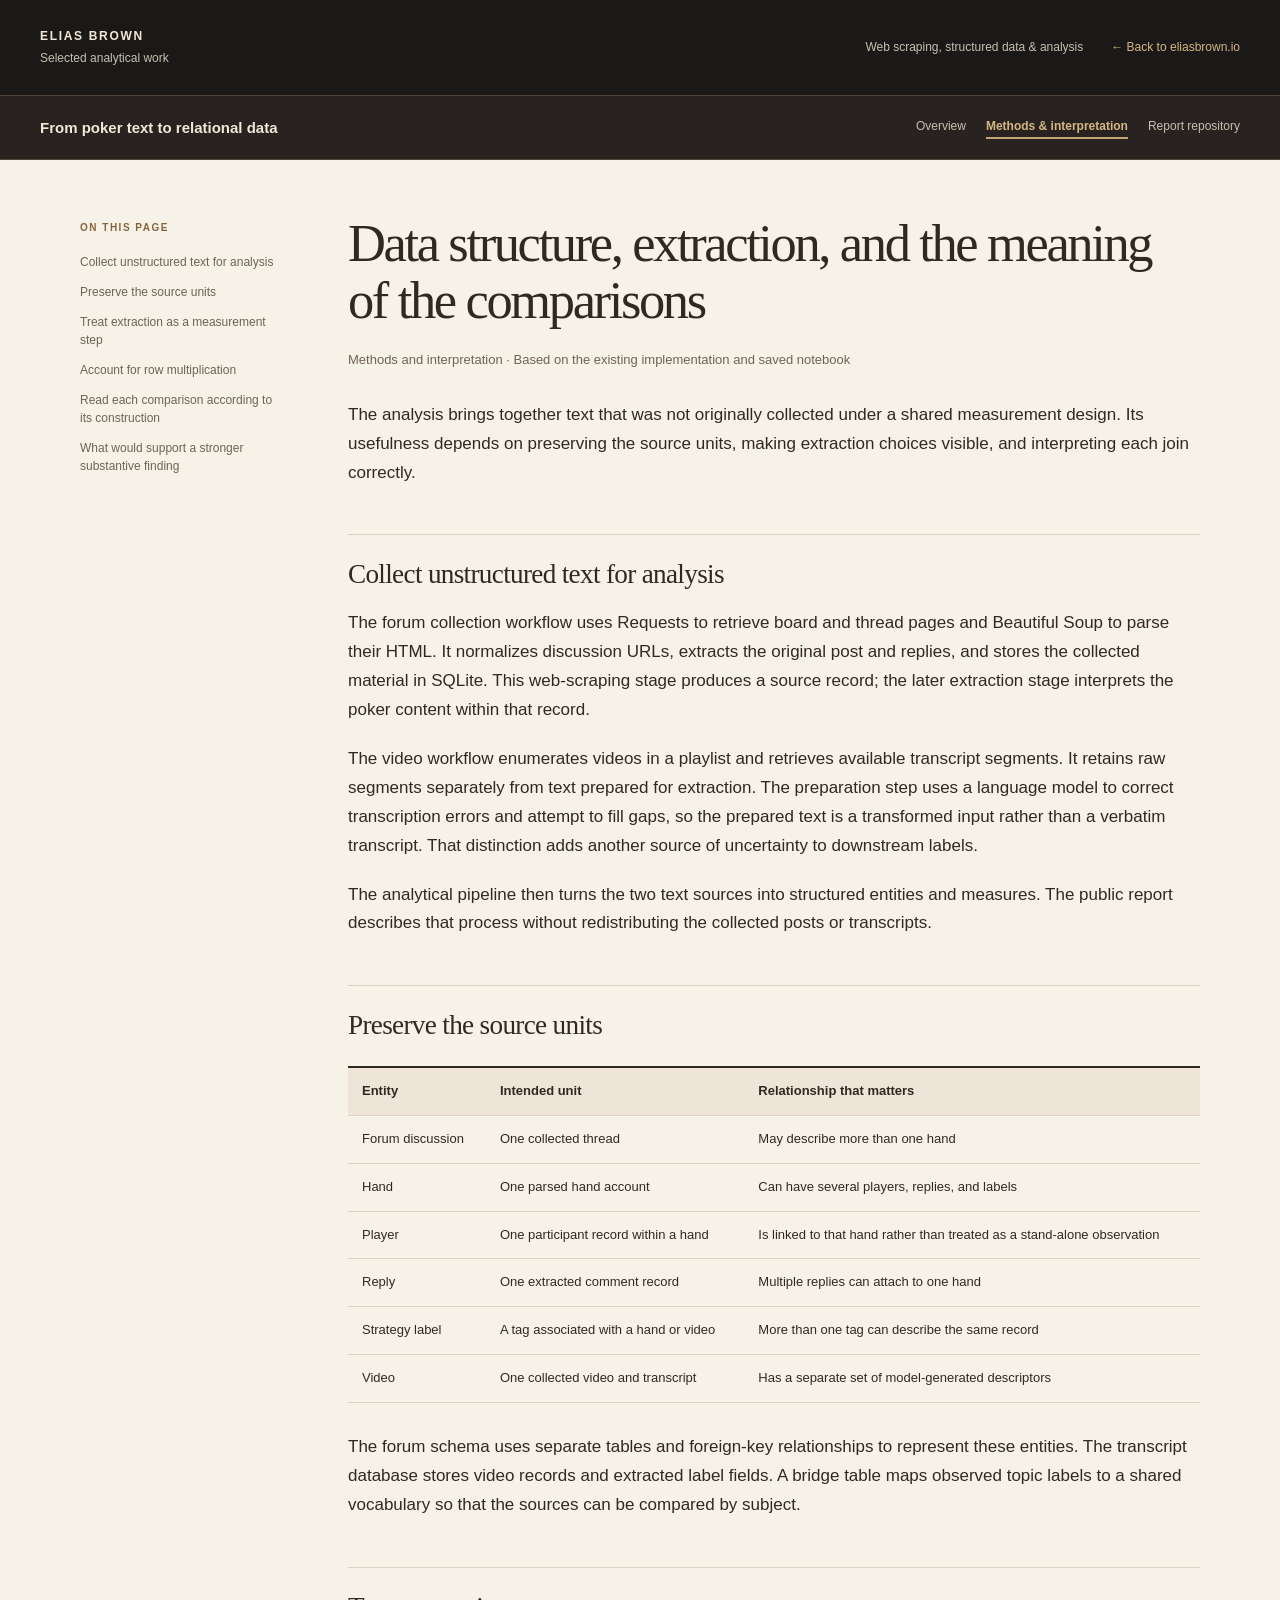
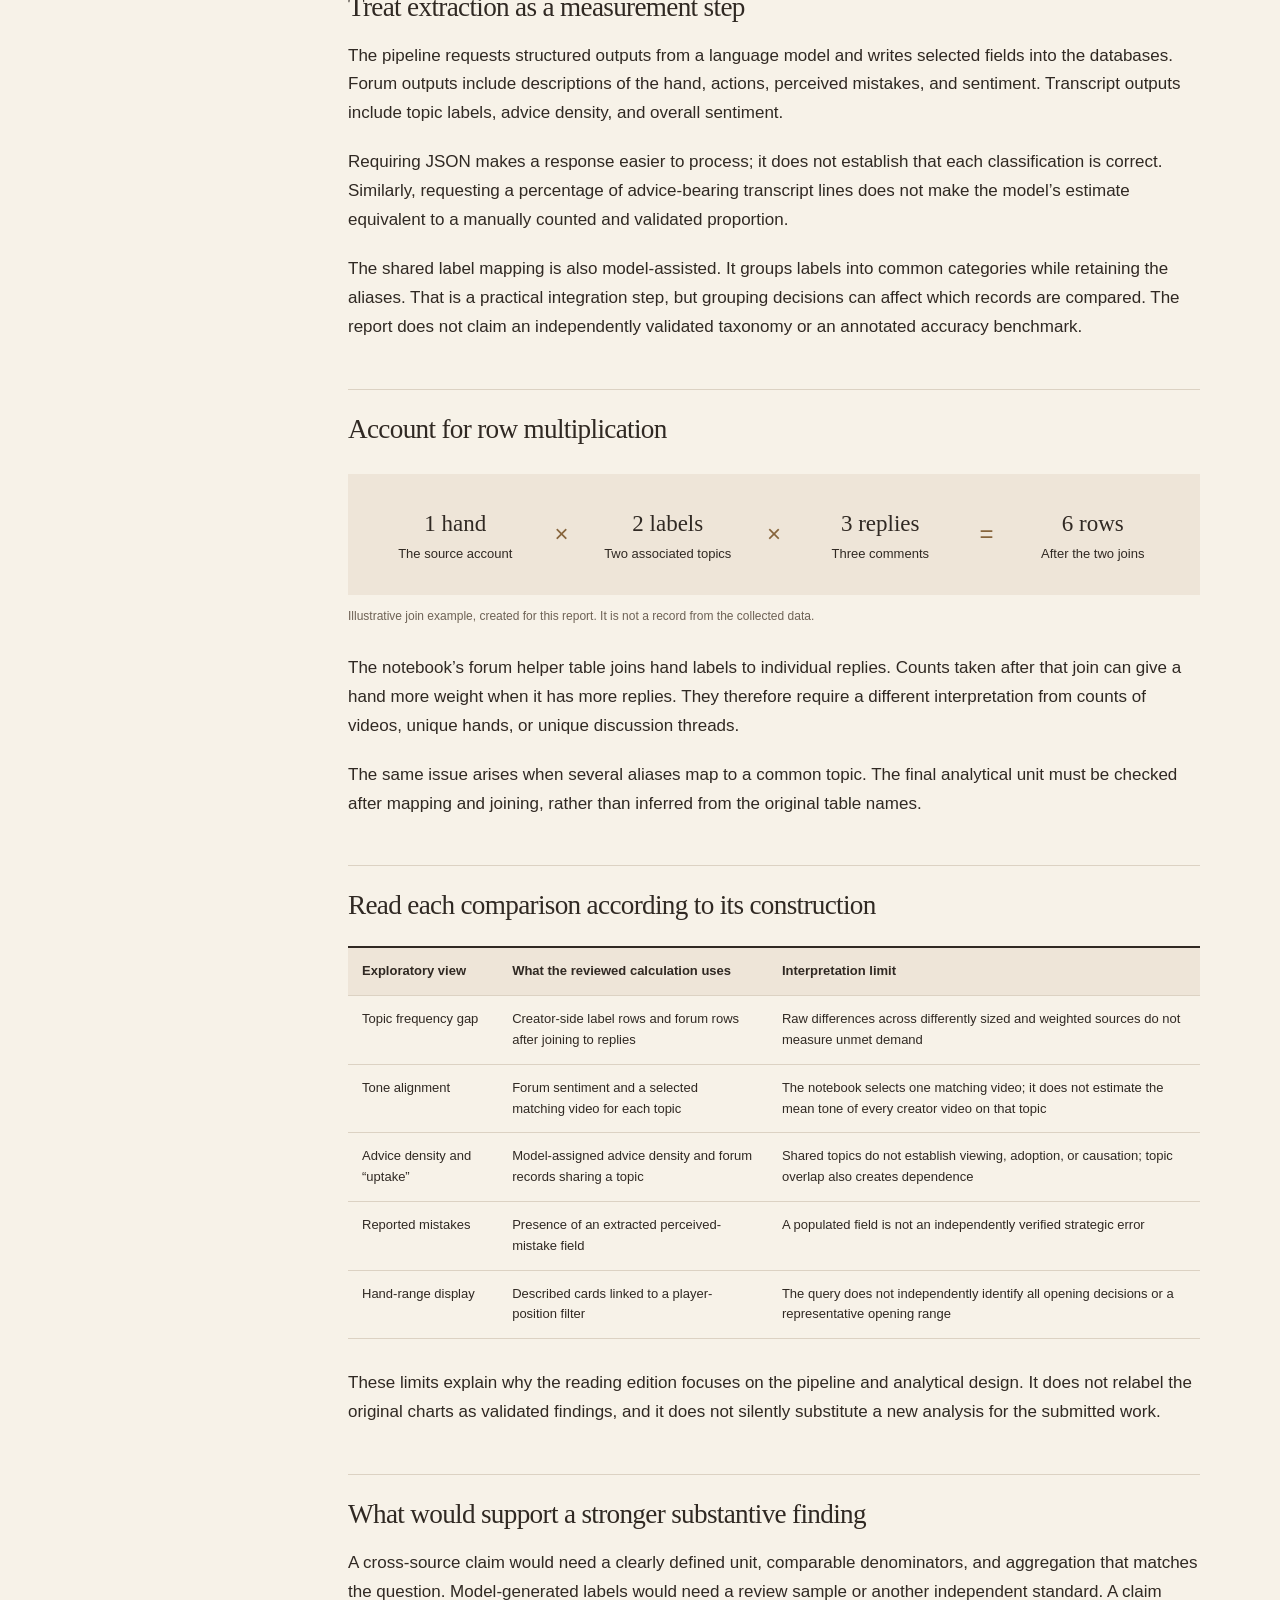
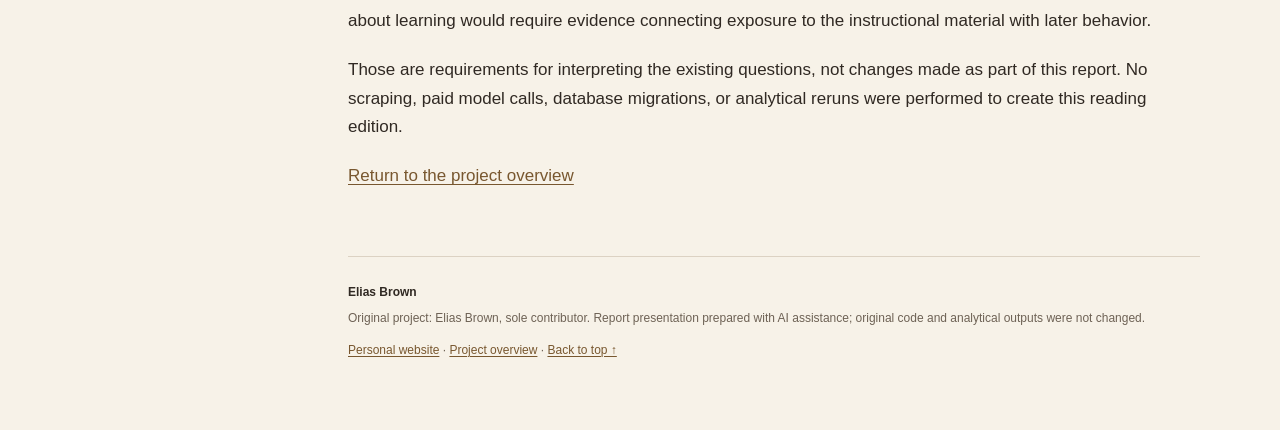
==== docs/METHODS.html @ 137ff076 "Publish reviewed project report" ====
<!doctype html>
<html lang="en"><head><meta charset="utf-8"><meta name="viewport" content="width=device-width,initial-scale=1">
<title>Data
structure, extraction, and the meaning of the comparisons · Elias Brown</title><meta name="description" content="Web scraping and transcript collection turn unstructured poker text into related SQLite records for exploratory analysis of topics, tone, and advice.">
<link rel="stylesheet" href="../report.58c509a4c14c.css"></head>
<body><a class="skip" href="#main">Skip to content</a>
<header class="masthead"><a class="identity" href="https://eliasbrown.io/">ELIAS BROWN <span>Selected analytical work</span></a><div class="masthead-links"><span class="discipline">Web scraping, structured data &amp; analysis</span><a class="home-link" href="https://eliasbrown.io/">← Back to eliasbrown.io</a></div></header>
<div class="projectbar"><a class="projectname" href="../index.html">From poker text to relational data</a><nav class="site-nav" aria-label="Project"><a href="../index.html">Overview</a><a href="METHODS.html" aria-current="page">Methods &amp; interpretation</a><a href="https://github.com/eliasbrown99/poker-text-analysis">Report repository</a></nav></div>
<script>
(() => {
  const bar = document.querySelector('.projectbar');
  const updateHeaderHeight = () => document.documentElement.style.setProperty(
    '--projectbar-height', bar.getBoundingClientRect().height + 'px'
  );
  updateHeaderHeight();
  if ('ResizeObserver' in window) new ResizeObserver(updateHeaderHeight).observe(bar);
  else window.addEventListener('resize', updateHeaderHeight);
})();
</script>
<div class="layout"><aside class="contents"><p class="eyebrow">ON THIS PAGE</p><nav aria-label="Sections"><a href="#collect-unstructured-text-for-analysis">Collect unstructured
text for analysis</a><a href="#preserve-the-source-units">Preserve the source units</a><a href="#treat-extraction-as-a-measurement-step">Treat extraction as a
measurement step</a><a href="#account-for-row-multiplication">Account for row
multiplication</a><a href="#read-each-comparison-according-to-its-construction">Read each
comparison according to its construction</a><a href="#what-would-support-a-stronger-substantive-finding">What would
support a stronger substantive finding</a></nav></aside>
<main id="main"><article><h1
id="data-structure-extraction-and-the-meaning-of-the-comparisons">Data
structure, extraction, and the meaning of the comparisons</h1>
<p><strong>Methods and interpretation · Based on the existing
implementation and saved notebook</strong></p>
<p>The analysis brings together text that was not originally collected
under a shared measurement design. Its usefulness depends on preserving
the source units, making extraction choices visible, and interpreting
each join correctly.</p>
<h2 id="collect-unstructured-text-for-analysis">Collect unstructured
text for analysis</h2>
<p>The forum collection workflow uses Requests to retrieve board and
thread pages and Beautiful Soup to parse their HTML. It normalizes
discussion URLs, extracts the original post and replies, and stores the
collected material in SQLite. This web-scraping stage produces a source
record; the later extraction stage interprets the poker content within
that record.</p>
<p>The video workflow enumerates videos in a playlist and retrieves
available transcript segments. It retains raw segments separately from
text prepared for extraction. The preparation step uses a language model
to correct transcription errors and attempt to fill gaps, so the
prepared text is a transformed input rather than a verbatim transcript.
That distinction adds another source of uncertainty to downstream
labels.</p>
<p>The analytical pipeline then turns the two text sources into
structured entities and measures. The public report describes that
process without redistributing the collected posts or transcripts.</p>
<h2 id="preserve-the-source-units">Preserve the source units</h2>
<div class="table-wrap" role="region" aria-label="Data table" tabindex="0"><table>
<thead>
<tr>
<th>Entity</th>
<th>Intended unit</th>
<th>Relationship that matters</th>
</tr>
</thead>
<tbody>
<tr>
<td>Forum discussion</td>
<td>One collected thread</td>
<td>May describe more than one hand</td>
</tr>
<tr>
<td>Hand</td>
<td>One parsed hand account</td>
<td>Can have several players, replies, and labels</td>
</tr>
<tr>
<td>Player</td>
<td>One participant record within a hand</td>
<td>Is linked to that hand rather than treated as a stand-alone
observation</td>
</tr>
<tr>
<td>Reply</td>
<td>One extracted comment record</td>
<td>Multiple replies can attach to one hand</td>
</tr>
<tr>
<td>Strategy label</td>
<td>A tag associated with a hand or video</td>
<td>More than one tag can describe the same record</td>
</tr>
<tr>
<td>Video</td>
<td>One collected video and transcript</td>
<td>Has a separate set of model-generated descriptors</td>
</tr>
</tbody>
</table></div>
<p>The forum schema uses separate tables and foreign-key relationships
to represent these entities. The transcript database stores video
records and extracted label fields. A bridge table maps observed topic
labels to a shared vocabulary so that the sources can be compared by
subject.</p>
<h2 id="treat-extraction-as-a-measurement-step">Treat extraction as a
measurement step</h2>
<p>The pipeline requests structured outputs from a language model and
writes selected fields into the databases. Forum outputs include
descriptions of the hand, actions, perceived mistakes, and sentiment.
Transcript outputs include topic labels, advice density, and overall
sentiment.</p>
<p>Requiring JSON makes a response easier to process; it does not
establish that each classification is correct. Similarly, requesting a
percentage of advice-bearing transcript lines does not make the model’s
estimate equivalent to a manually counted and validated proportion.</p>
<p>The shared label mapping is also model-assisted. It groups labels
into common categories while retaining the aliases. That is a practical
integration step, but grouping decisions can affect which records are
compared. The report does not claim an independently validated taxonomy
or an annotated accuracy benchmark.</p>
<h2 id="account-for-row-multiplication">Account for row
multiplication</h2>
<figure class="workflow"><div class="grain-example"><div><strong>1 hand</strong><span>The source account</span></div><span class="math-symbol">×</span><div><strong>2 labels</strong><span>Two associated topics</span></div><span class="math-symbol">×</span><div><strong>3 replies</strong><span>Three comments</span></div><span class="math-symbol">=</span><div><strong>6 rows</strong><span>After the two joins</span></div></div><figcaption>Illustrative join example, created for this report. It is not a record from the collected data.</figcaption></figure>

<p>The notebook’s forum helper table joins hand labels to individual
replies. Counts taken after that join can give a hand more weight when
it has more replies. They therefore require a different interpretation
from counts of videos, unique hands, or unique discussion threads.</p>
<p>The same issue arises when several aliases map to a common topic. The
final analytical unit must be checked after mapping and joining, rather
than inferred from the original table names.</p>
<h2 id="read-each-comparison-according-to-its-construction">Read each
comparison according to its construction</h2>
<div class="table-wrap" role="region" aria-label="Data table" tabindex="0"><table>
<thead>
<tr>
<th>Exploratory view</th>
<th>What the reviewed calculation uses</th>
<th>Interpretation limit</th>
</tr>
</thead>
<tbody>
<tr>
<td>Topic frequency gap</td>
<td>Creator-side label rows and forum rows after joining to replies</td>
<td>Raw differences across differently sized and weighted sources do not
measure unmet demand</td>
</tr>
<tr>
<td>Tone alignment</td>
<td>Forum sentiment and a selected matching video for each topic</td>
<td>The notebook selects one matching video; it does not estimate the
mean tone of every creator video on that topic</td>
</tr>
<tr>
<td>Advice density and “uptake”</td>
<td>Model-assigned advice density and forum records sharing a topic</td>
<td>Shared topics do not establish viewing, adoption, or causation;
topic overlap also creates dependence</td>
</tr>
<tr>
<td>Reported mistakes</td>
<td>Presence of an extracted perceived-mistake field</td>
<td>A populated field is not an independently verified strategic
error</td>
</tr>
<tr>
<td>Hand-range display</td>
<td>Described cards linked to a player-position filter</td>
<td>The query does not independently identify all opening decisions or a
representative opening range</td>
</tr>
</tbody>
</table></div>
<p>These limits explain why the reading edition focuses on the pipeline
and analytical design. It does not relabel the original charts as
validated findings, and it does not silently substitute a new analysis
for the submitted work.</p>
<h2 id="what-would-support-a-stronger-substantive-finding">What would
support a stronger substantive finding</h2>
<p>A cross-source claim would need a clearly defined unit, comparable
denominators, and aggregation that matches the question. Model-generated
labels would need a review sample or another independent standard. A
claim about learning would require evidence connecting exposure to the
instructional material with later behavior.</p>
<p>Those are requirements for interpreting the existing questions, not
changes made as part of this report. No scraping, paid model calls,
database migrations, or analytical reruns were performed to create this
reading edition.</p>
<p><a href="../index.html">Return to the project overview</a></p>
</article><footer><strong>Elias Brown</strong><p>Original project: Elias Brown, sole contributor. Report presentation prepared with AI assistance; original code and analytical outputs were not changed.</p><a href="https://eliasbrown.io/">Personal website</a> · <a href="../index.html">Project overview</a> · <a href="#main">Back to top ↑</a></footer></main></div></body></html>
---- report.58c509a4c14c.css ----
:root{--ink:#302923;--muted:#6e6255;--line:#dcd2c3;--paper:#f7f2e8;--wash:#eee5d8;--accent:#78572f;--warm:#86643b}*{box-sizing:border-box}html{scroll-behavior:smooth;scroll-padding-top:1.5rem}body{margin:0;background:var(--paper);color:var(--ink);font-family:-apple-system,BlinkMacSystemFont,"Segoe UI",sans-serif;font-size:17px;line-height:1.7}a{color:var(--accent);text-decoration-thickness:1px;text-underline-offset:.2em}a:hover{color:#4d3621}a:focus-visible,summary:focus-visible,[tabindex]:focus-visible{outline:3px solid #c88946;outline-offset:4px}.skip{position:absolute;top:-80px;left:1rem;padding:.6rem;background:white;z-index:10}.skip:focus{top:1rem}.masthead{max-width:1280px;margin:auto;display:flex;justify-content:space-between;align-items:center;padding:24px 40px;border-bottom:1px solid var(--line);gap:20px}.identity{color:var(--ink);font-size:12px;font-weight:750;letter-spacing:.14em;text-decoration:none}.identity span{font-size:12px;font-weight:400;letter-spacing:0;color:var(--muted);display:block;margin-top:2px}.discipline{color:var(--muted);font-size:12px}.projectbar{max-width:1280px;padding:19px 40px;margin:auto;display:flex;justify-content:space-between;gap:20px;align-items:center;border-bottom:1px solid var(--line)}.projectname{font-size:15px;font-weight:650;color:var(--ink);text-decoration:none}.site-nav{display:flex;gap:20px;flex-wrap:wrap;font-size:12px}.site-nav a{color:var(--muted);text-decoration:none;white-space:nowrap}.site-nav a[aria-current]{color:var(--accent);font-weight:700;border-bottom:2px solid var(--accent)}.layout{max-width:1200px;margin:0 auto;display:grid;grid-template-columns:210px minmax(0,1fr);gap:58px;padding:55px 40px 70px}.contents{position:sticky;top:30px;align-self:start;max-height:90vh;overflow:auto;padding-right:10px}.eyebrow{font-size:10px;font-weight:700;color:var(--warm);letter-spacing:.15em;margin:4px 0 17px}.contents nav{display:grid;gap:12px}.contents a{font-size:12px;line-height:1.5;text-decoration:none;color:var(--muted)}.contents a:hover{color:var(--accent)}main{min-width:0}article>h1:first-child{font-family:Georgia,"Times New Roman",serif;font-size:clamp(2.25rem,4.1vw,3.6rem);font-weight:400;letter-spacing:-.045em;line-height:1.08;margin:0 0 20px;max-width:850px}article>h1:first-child+p{font-size:13px;color:var(--muted);margin-bottom:30px}article>h1:first-child+p strong{font-weight:500}h2{font-family:Georgia,"Times New Roman",serif;font-weight:400;font-size:1.7rem;letter-spacing:-.025em;line-height:1.25;margin:47px 0 18px;padding-top:22px;border-top:1px solid var(--line)}h3{font-size:1.05rem;line-height:1.4;margin:30px 0 12px}p{margin:0 0 20px}strong{font-weight:650}li{margin:8px 0}ul,ol{padding-left:23px}img{display:block;max-width:100%;height:auto;margin:28px auto;border:1px solid var(--line)}figure{margin:28px 0}figcaption{font-size:12px;color:var(--muted)}.table-wrap{max-width:100%;overflow-x:auto;margin:24px 0 30px;border-top:2px solid var(--ink);border-bottom:1px solid var(--line)}table{width:100%;border-collapse:collapse;font-size:13px;line-height:1.6}th{text-align:left;background:var(--wash);font-weight:650}th,td{padding:13px 14px;vertical-align:top;border-bottom:1px solid var(--line)}tbody tr:last-child td{border-bottom:none}blockquote,.markdown-alert{margin:25px 0;padding:20px 25px;border-left:3px solid var(--accent);background:var(--wash)}blockquote p:last-child,.markdown-alert p:last-child{margin-bottom:0}blockquote h3{margin-top:0}.markdown-alert-title{font-size:12px;font-weight:700;letter-spacing:.04em;color:var(--accent)}pre{padding:20px;background:#eee5d8;border:1px solid var(--line);overflow:auto;font-size:12px;line-height:1.65}code{font-family:ui-monospace,SFMono-Regular,Consolas,monospace;font-size:.87em;overflow-wrap:anywhere}pre code{font-size:inherit;overflow-wrap:normal}.code{border:1px solid var(--line);margin:20px 0}.code summary{padding:10px 15px;cursor:pointer;color:var(--accent);font-size:12px;background:var(--wash)}.code pre{margin:0;border:0}math{font-size:.98em;max-width:100%;overflow:auto}.math.display{display:block;overflow-x:auto;padding:14px 0}footer{border-top:1px solid var(--line);margin-top:65px;padding-top:25px;color:var(--muted);font-size:12px}footer strong{color:var(--ink)}footer p{margin:5px 0 12px}.file-list{list-style:none;padding:0}.file-list li{border-bottom:1px solid var(--line);padding:8px 0;overflow-wrap:anywhere}@media(max-width:900px){.projectbar{display:block}.site-nav{margin-top:14px;gap:16px}.layout{grid-template-columns:160px minmax(0,1fr);gap:30px;padding:40px 28px}.masthead,.projectbar{padding-left:28px;padding-right:28px}}@media(max-width:650px){body{font-size:16px;line-height:1.7}.masthead{padding:18px 22px}.discipline{display:none}.projectbar{padding:15px 22px}.site-nav{gap:10px 18px}.layout{display:block;padding:31px 22px 50px}.contents{position:static;max-height:none;margin:0 0 30px;padding-bottom:20px;border-bottom:1px solid var(--line)}.contents nav{display:flex;flex-wrap:wrap;gap:9px 17px}.contents a{font-size:11px}.eyebrow{margin:0 0 10px}.contents nav a:nth-child(n+6){display:none}article>h1:first-child{font-size:2.6rem}h2{font-size:1.55rem;margin-top:35px}th,td{padding:10px;min-width:120px}blockquote,.markdown-alert{padding:15px 17px}pre{padding:14px}}@media print{body{font-size:11pt}.masthead,.projectbar,.contents,.skip{display:none}.layout{display:block;padding:0}article>h1:first-child{font-size:28pt}h2{break-after:avoid}img,table{break-inside:avoid}.table-wrap{overflow:visible}.code{display:none}a{color:inherit}footer{margin-top:25px}}

/* Shared portfolio identity; paper-colored content keeps long reports readable. */
.masthead{max-width:none;padding:26px max(40px,calc((100vw - 1200px)/2));background:#1b1918;border-bottom:1px solid #514438;color:#f1e8d7}
.masthead .identity{color:#f1e8d7}.masthead .identity span,.masthead .discipline{color:#c8bfb0}
.masthead-links{display:flex;align-items:center;gap:28px;flex-wrap:wrap;justify-content:flex-end}
.masthead .home-link{font-size:12px;color:#d3b784;text-decoration:none;white-space:nowrap}
.masthead a:hover{color:#e0c495}.projectbar{max-width:none;padding:19px max(40px,calc((100vw - 1200px)/2));background:#282320;border-bottom:1px solid #514438}
.projectname{color:#f1e8d7}.projectbar a:hover{color:#e0c495}.site-nav a{color:#c8bfb0}.site-nav a[aria-current]{color:#d3b784;border-color:#c2a373}
img{background:#fff}.skip{background:#f7f2e8}.masthead a:focus-visible,.projectbar a:focus-visible{outline-color:#e0c495}
@media(max-width:900px){.masthead,.projectbar{padding-left:28px;padding-right:28px}.masthead-links{gap:10px}.masthead .discipline{display:none}}
@media(max-width:650px){.masthead{padding:20px 22px;gap:15px}.projectbar{padding:17px 22px}.masthead .home-link{font-size:11px}.identity{letter-spacing:.1em}.identity span{font-size:11px}}
@media(prefers-reduced-motion:reduce){html{scroll-behavior:auto}}
@media print{body{background:white;color:black}.masthead,.projectbar{display:none}}

/* Keep project navigation available and offset section targets by its actual height. */
:root{--projectbar-height:4.5rem}
html{scroll-padding-top:calc(var(--projectbar-height) + 1.5rem)}
.projectbar{position:sticky;top:0;z-index:20}
.skip{z-index:30}
@media(min-width:651px){
  .contents{
    top:calc(var(--projectbar-height) + 30px);
    max-height:calc(100vh - var(--projectbar-height) - 60px);
    max-height:calc(100dvh - var(--projectbar-height) - 60px);
  }
}
@media(max-width:900px){:root{--projectbar-height:10rem}}
@media print{html{scroll-padding-top:0}}

/* Reading-page diagrams: text stays readable when the layout narrows. */
.process-flow{list-style:none;display:grid;grid-template-columns:repeat(2,minmax(0,1fr));gap:12px;padding:0;margin:0 0 12px}
.process-flow li{border:1px solid var(--line);background:var(--wash);padding:18px;margin:0;display:flex;flex-direction:column;gap:6px;font-size:14px;line-height:1.55}
.step-label{font-size:11px;font-weight:700;letter-spacing:.1em;color:var(--warm)}
.process-flow strong{font-size:17px}.workflow figcaption{font-size:12px;line-height:1.6}
.grain-example{display:grid;grid-template-columns:1fr auto 1fr auto 1fr auto 1fr;gap:12px;align-items:center;background:var(--wash);padding:20px;margin-bottom:12px}
.grain-example div{display:flex;flex-direction:column;text-align:center;padding:10px;font-size:13px}.grain-example strong{font-size:23px;font-family:Georgia,serif;font-weight:400}.math-symbol{text-align:center;color:var(--warm);font-size:24px}
.draft-badge{font-size:10px;letter-spacing:.08em;text-transform:uppercase;border:1px solid #8d7553;padding:4px 7px;color:#d3b784;white-space:nowrap}
@media(max-width:650px){.process-flow{grid-template-columns:1fr}.process-flow li{padding:15px}.grain-example{display:flex;flex-direction:column;gap:0}.grain-example div{padding:5px}.math-symbol{line-height:1.1}.draft-badge{font-size:9px}.masthead-links{gap:6px}}
@media print{.process-flow,.grain-example{break-inside:avoid}.draft-badge{display:none}}

@media(min-width:651px) and (max-width:1100px){.grain-example{display:flex;flex-direction:column;gap:0}.grain-example div{padding:5px}.math-symbol{line-height:1.1}}
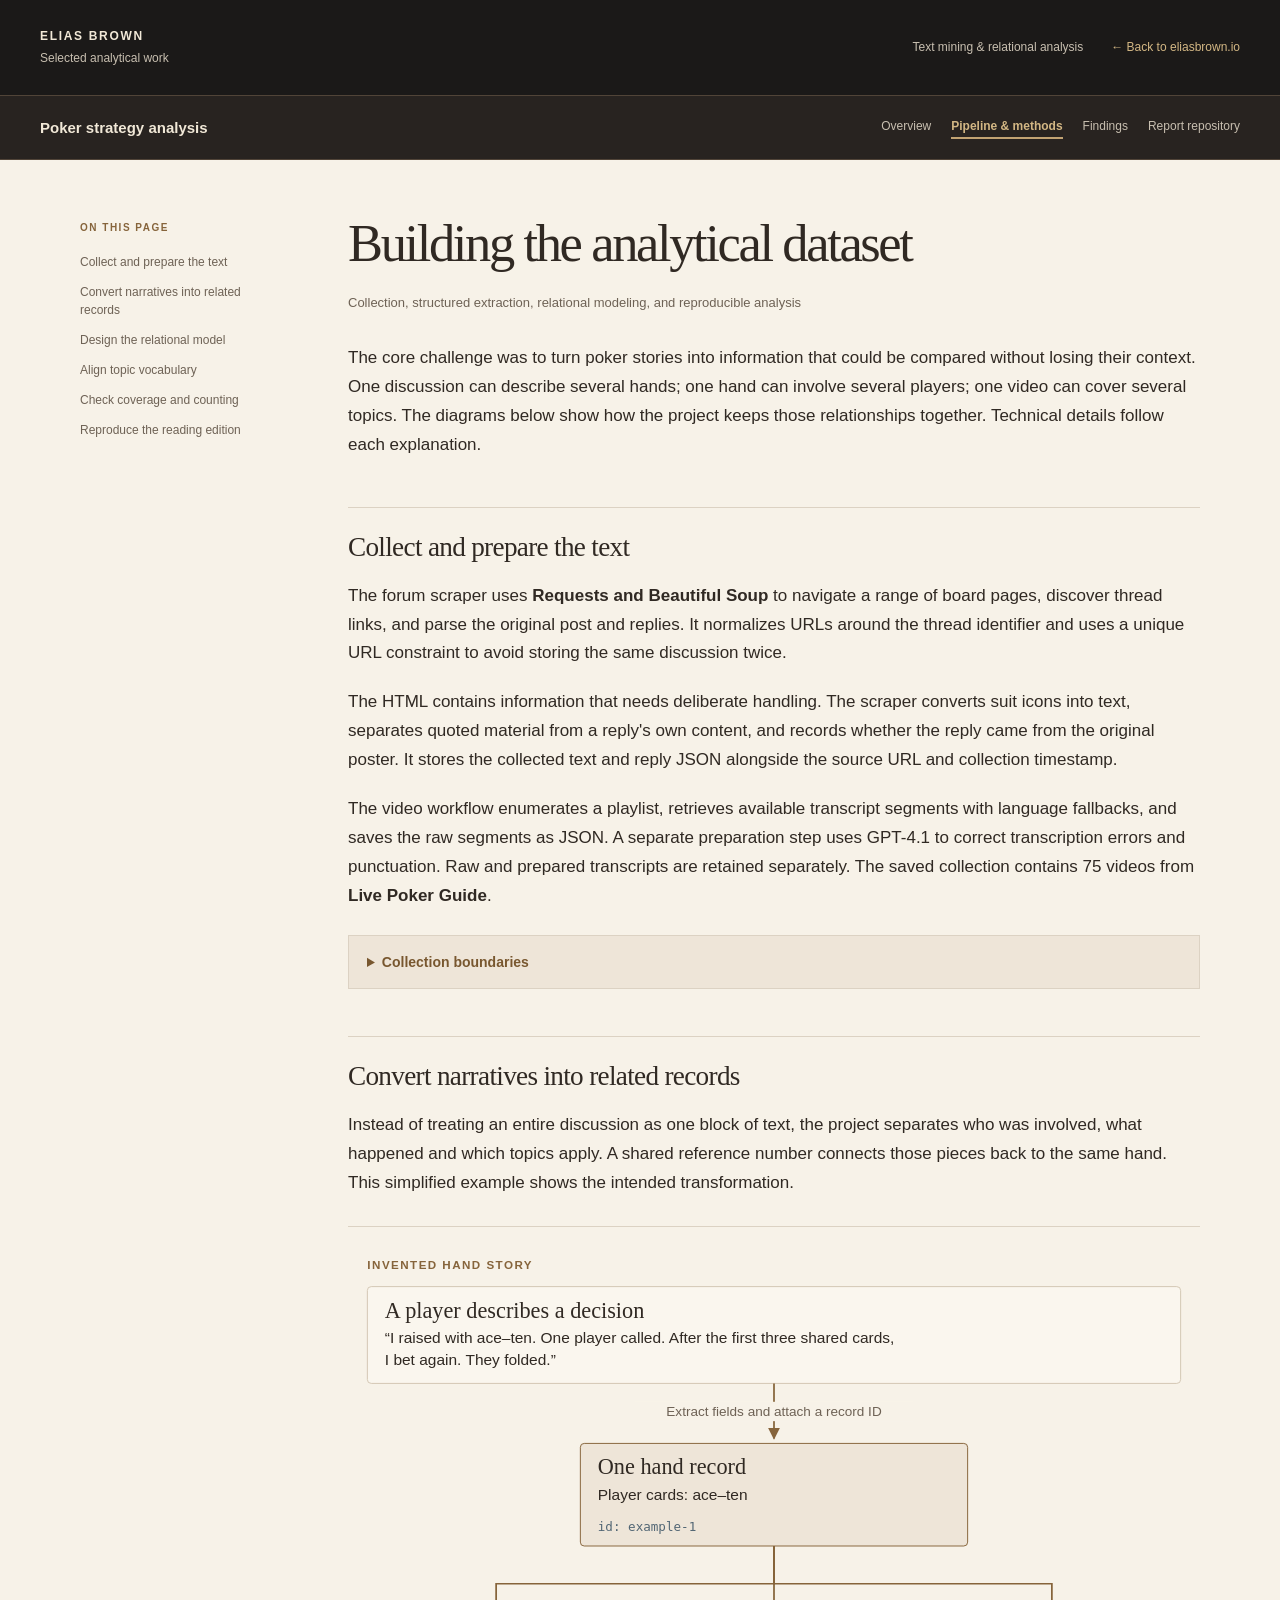
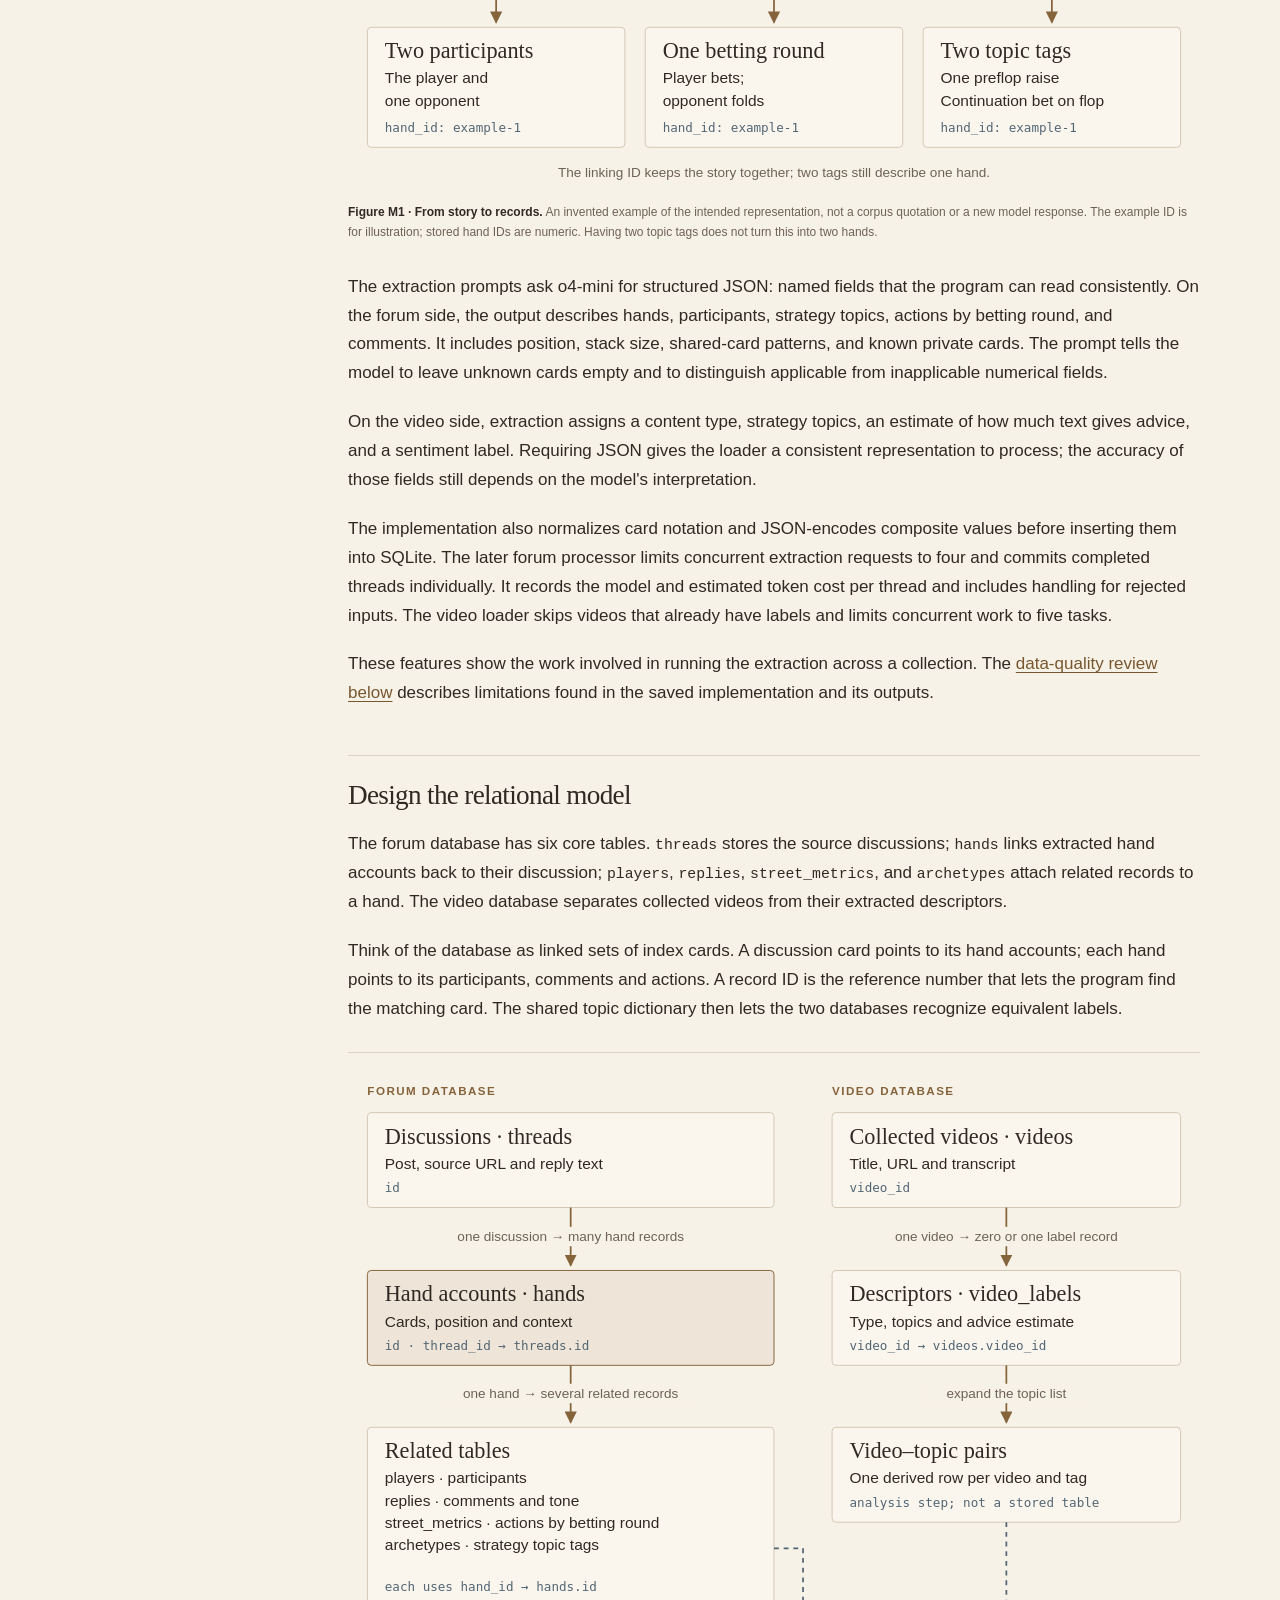
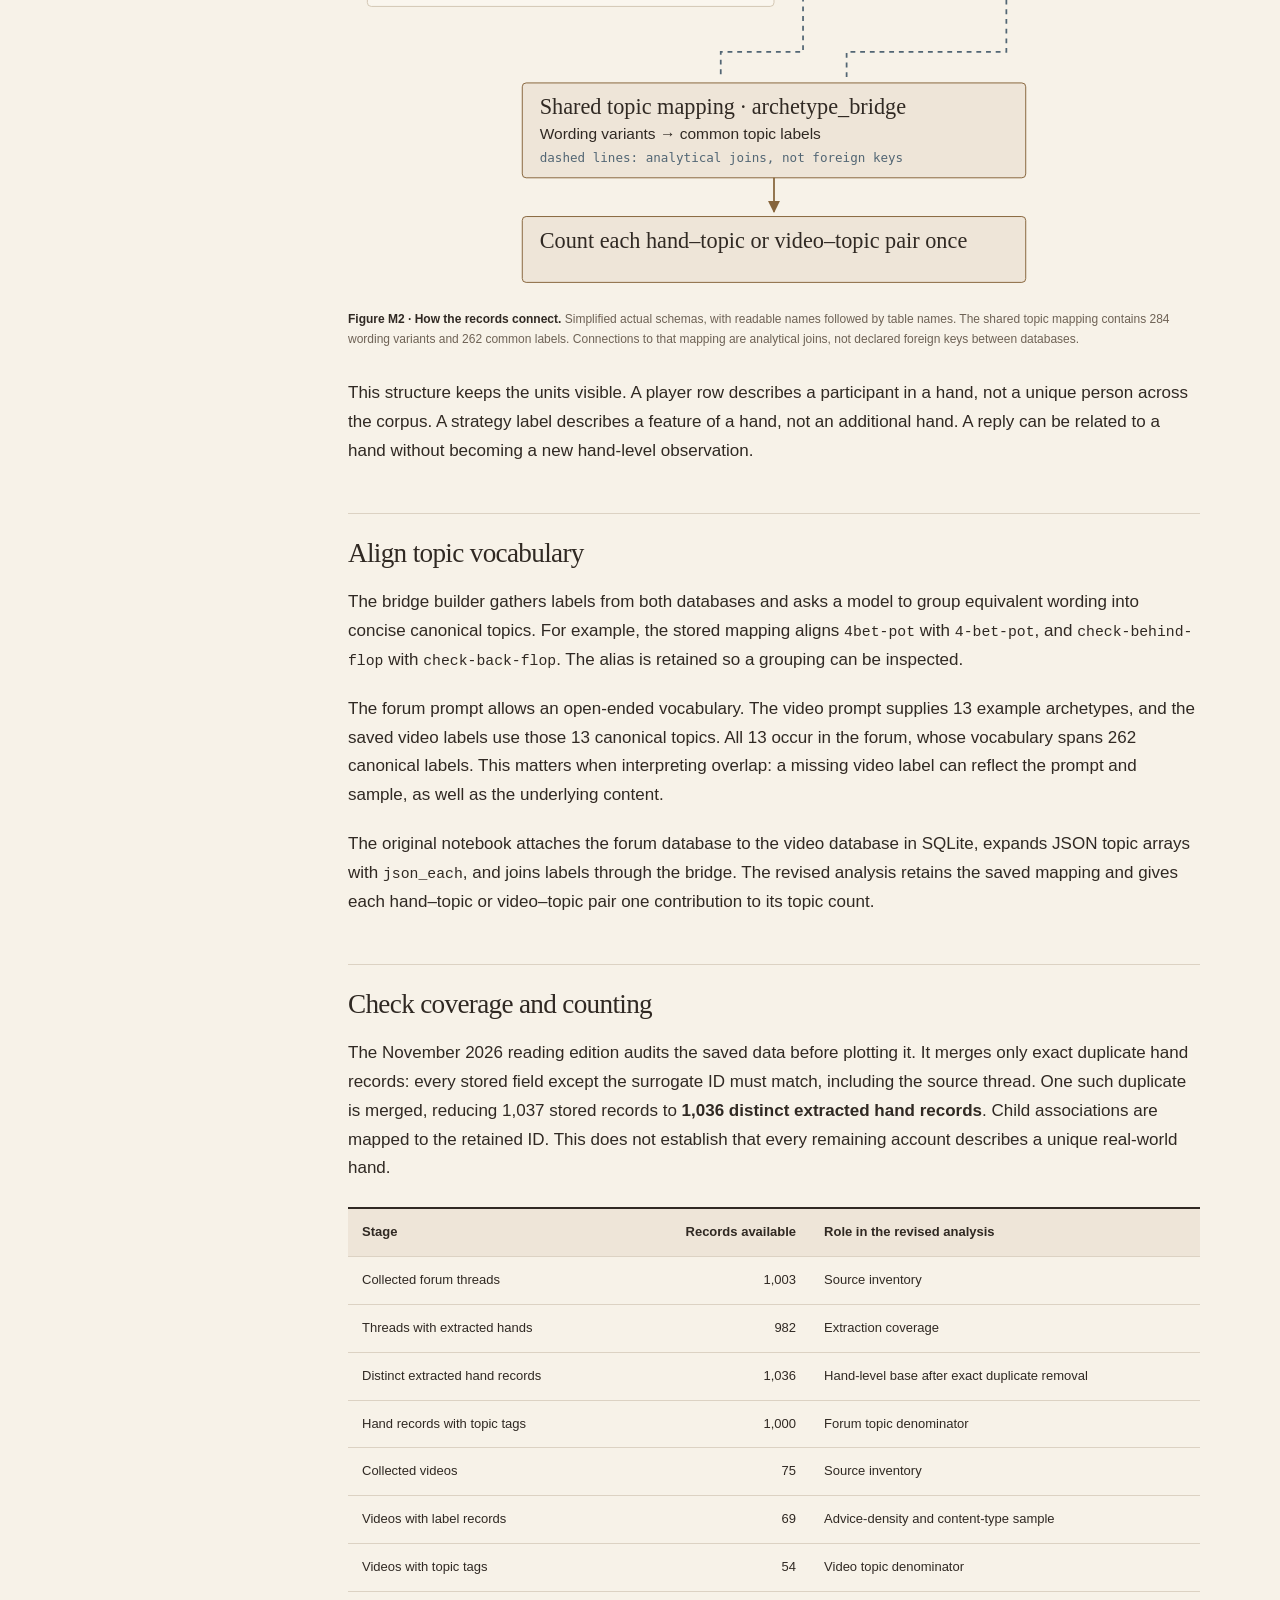
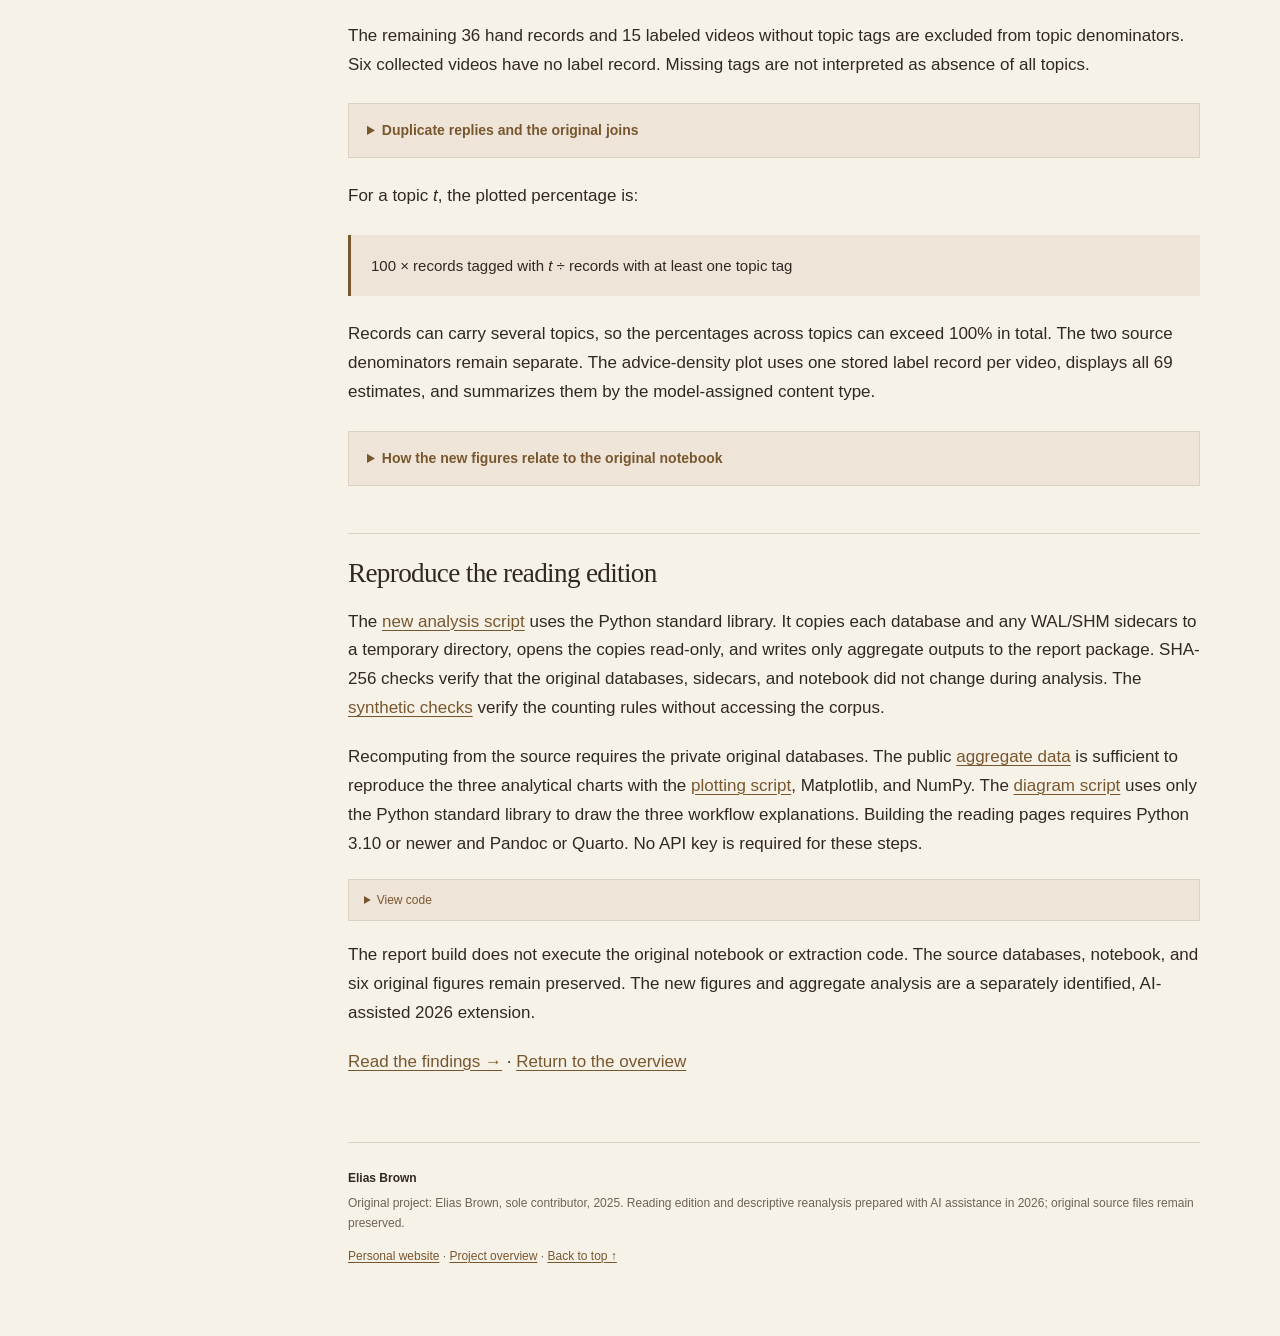
==== commit 3889f734: "Publish expanded poker report from f43564d" ====
--- a/docs/METHODS.html
+++ b/docs/METHODS.html
@@ -1,11 +1,11 @@
 <!doctype html>
 <html lang="en"><head><meta charset="utf-8"><meta name="viewport" content="width=device-width,initial-scale=1">
-<title>Data
-structure, extraction, and the meaning of the comparisons · Elias Brown</title><meta name="description" content="Web scraping and transcript collection turn unstructured poker text into related SQLite records for exploratory analysis of topics, tone, and advice.">
-<link rel="stylesheet" href="../report.58c509a4c14c.css"></head>
+<title>Building the analytical
+dataset · Elias Brown</title><meta name="description" content="An individual Python and SQLite project turns 1,003 poker discussions and 75 video transcripts into linked records, shared topics, and descriptive analysis.">
+<link rel="stylesheet" href="../report.8cef03dfacab.css"></head>
 <body><a class="skip" href="#main">Skip to content</a>
-<header class="masthead"><a class="identity" href="https://eliasbrown.io/">ELIAS BROWN <span>Selected analytical work</span></a><div class="masthead-links"><span class="discipline">Web scraping, structured data &amp; analysis</span><a class="home-link" href="https://eliasbrown.io/">← Back to eliasbrown.io</a></div></header>
-<div class="projectbar"><a class="projectname" href="../index.html">From poker text to relational data</a><nav class="site-nav" aria-label="Project"><a href="../index.html">Overview</a><a href="METHODS.html" aria-current="page">Methods &amp; interpretation</a><a href="https://github.com/eliasbrown99/poker-text-analysis">Report repository</a></nav></div>
+<header class="masthead"><a class="identity" href="https://eliasbrown.io/">ELIAS BROWN <span>Selected analytical work</span></a><div class="masthead-links"><span class="discipline">Text mining &amp; relational analysis</span><a class="home-link" href="https://eliasbrown.io/">← Back to eliasbrown.io</a></div></header>
+<div class="projectbar"><a class="projectname" href="../index.html">Poker strategy analysis</a><nav class="site-nav" aria-label="Project"><a href="../index.html">Overview</a><a href="METHODS.html" aria-current="page">Pipeline &amp; methods</a><a href="FINDINGS.html">Findings</a><a href="https://github.com/eliasbrown99/poker-text-analysis">Report repository</a></nav></div>
 <script>
 (() => {
   const bar = document.querySelector('.projectbar');
@@ -17,171 +17,207 @@
   else window.addEventListener('resize', updateHeaderHeight);
 })();
 </script>
-<div class="layout"><aside class="contents"><p class="eyebrow">ON THIS PAGE</p><nav aria-label="Sections"><a href="#collect-unstructured-text-for-analysis">Collect unstructured
-text for analysis</a><a href="#preserve-the-source-units">Preserve the source units</a><a href="#treat-extraction-as-a-measurement-step">Treat extraction as a
-measurement step</a><a href="#account-for-row-multiplication">Account for row
-multiplication</a><a href="#read-each-comparison-according-to-its-construction">Read each
-comparison according to its construction</a><a href="#what-would-support-a-stronger-substantive-finding">What would
-support a stronger substantive finding</a></nav></aside>
-<main id="main"><article><h1
-id="data-structure-extraction-and-the-meaning-of-the-comparisons">Data
-structure, extraction, and the meaning of the comparisons</h1>
-<p><strong>Methods and interpretation · Based on the existing
-implementation and saved notebook</strong></p>
-<p>The analysis brings together text that was not originally collected
-under a shared measurement design. Its usefulness depends on preserving
-the source units, making extraction choices visible, and interpreting
-each join correctly.</p>
-<h2 id="collect-unstructured-text-for-analysis">Collect unstructured
-text for analysis</h2>
-<p>The forum collection workflow uses Requests to retrieve board and
-thread pages and Beautiful Soup to parse their HTML. It normalizes
-discussion URLs, extracts the original post and replies, and stores the
-collected material in SQLite. This web-scraping stage produces a source
-record; the later extraction stage interprets the poker content within
-that record.</p>
-<p>The video workflow enumerates videos in a playlist and retrieves
-available transcript segments. It retains raw segments separately from
-text prepared for extraction. The preparation step uses a language model
-to correct transcription errors and attempt to fill gaps, so the
-prepared text is a transformed input rather than a verbatim transcript.
-That distinction adds another source of uncertainty to downstream
-labels.</p>
-<p>The analytical pipeline then turns the two text sources into
-structured entities and measures. The public report describes that
-process without redistributing the collected posts or transcripts.</p>
-<h2 id="preserve-the-source-units">Preserve the source units</h2>
+<div class="layout"><aside class="contents"><p class="eyebrow">ON THIS PAGE</p><nav aria-label="Sections"><a href="#collect-and-prepare-the-text">Collect and prepare the text</a><a href="#convert-narratives-into-related-records">Convert narratives into
+related records</a><a href="#design-the-relational-model">Design the relational model</a><a href="#align-topic-vocabulary">Align topic vocabulary</a><a href="#check-coverage-and-counting">Check coverage and counting</a><a href="#reproduce-the-reading-edition">Reproduce the reading
+edition</a></nav></aside>
+<main id="main"><article><h1 id="building-the-analytical-dataset">Building the analytical
+dataset</h1>
+<p><strong>Collection, structured extraction, relational modeling, and
+reproducible analysis</strong></p>
+<p>The core challenge was to turn poker stories into information that
+could be compared without losing their context. One discussion can
+describe several hands; one hand can involve several players; one video
+can cover several topics. The diagrams below show how the project keeps
+those relationships together. Technical details follow each
+explanation.</p>
+<h2 id="collect-and-prepare-the-text">Collect and prepare the text</h2>
+<p>The forum scraper uses <strong>Requests and Beautiful Soup</strong>
+to navigate a range of board pages, discover thread links, and parse the
+original post and replies. It normalizes URLs around the thread
+identifier and uses a unique URL constraint to avoid storing the same
+discussion twice.</p>
+<p>The HTML contains information that needs deliberate handling. The
+scraper converts suit icons into text, separates quoted material from a
+reply's own content, and records whether the reply came from the
+original poster. It stores the collected text and reply JSON alongside
+the source URL and collection timestamp.</p>
+<p>The video workflow enumerates a playlist, retrieves available
+transcript segments with language fallbacks, and saves the raw segments
+as JSON. A separate preparation step uses GPT-4.1 to correct
+transcription errors and punctuation. Raw and prepared transcripts are
+retained separately. The saved collection contains 75 videos from
+<strong>Live Poker Guide</strong>.</p>
+<details class="method-note"><summary>Collection boundaries</summary><p>The forum scraper follows board pagination; the reviewed implementation does not follow pagination within an individual discussion. The saved corpus is therefore a collection of captured discussions, not a verified census of every reply. Transcript preparation permits filling apparent gaps, so prepared text is a model transformation of the raw transcript. The later video-labeling step uses at most the first 32,000 characters; three stored transcripts exceed that length.</p></details>
+
+<h2 id="convert-narratives-into-related-records">Convert narratives into
+related records</h2>
+<p>Instead of treating an entire discussion as one block of text, the
+project separates who was involved, what happened and which topics
+apply. A shared reference number connects those pieces back to the same
+hand. This simplified example shows the intended transformation.</p>
+<figure class="analysis-figure diagram-figure"><img class="chart-wide" src="../_source/figures/story-to-records.svg" alt="An invented poker story becomes one hand record, linked by an ID to two participants, a betting-round record, and two topic tags. Several related records still describe just one hand."><img class="chart-mobile" src="../_source/figures/story-to-records-mobile.svg" alt="An invented account of raising with ace–ten, betting again, and seeing an opponent fold is separated into a hand, participants, actions, and topic tags. A shared hand ID keeps the pieces connected."><figcaption><strong>Figure M1 · From story to records.</strong> An invented example of the intended representation, not a corpus quotation or a new model response. The example ID is for illustration; stored hand IDs are numeric. Having two topic tags does not turn this into two hands.</figcaption></figure>
+
+<p>The extraction prompts ask o4-mini for structured JSON: named fields
+that the program can read consistently. On the forum side, the output
+describes hands, participants, strategy topics, actions by betting
+round, and comments. It includes position, stack size, shared-card
+patterns, and known private cards. The prompt tells the model to leave
+unknown cards empty and to distinguish applicable from inapplicable
+numerical fields.</p>
+<p>On the video side, extraction assigns a content type, strategy
+topics, an estimate of how much text gives advice, and a sentiment
+label. Requiring JSON gives the loader a consistent representation to
+process; the accuracy of those fields still depends on the model's
+interpretation.</p>
+<p>The implementation also normalizes card notation and JSON-encodes
+composite values before inserting them into SQLite. The later forum
+processor limits concurrent extraction requests to four and commits
+completed threads individually. It records the model and estimated token
+cost per thread and includes handling for rejected inputs. The video
+loader skips videos that already have labels and limits concurrent work
+to five tasks.</p>
+<p>These features show the work involved in running the extraction
+across a collection. The <a
+href="#check-coverage-and-counting">data-quality review below</a>
+describes limitations found in the saved implementation and its
+outputs.</p>
+<h2 id="design-the-relational-model">Design the relational model</h2>
+<p>The forum database has six core tables. <code>threads</code> stores
+the source discussions; <code>hands</code> links extracted hand accounts
+back to their discussion; <code>players</code>, <code>replies</code>,
+<code>street_metrics</code>, and <code>archetypes</code> attach related
+records to a hand. The video database separates collected videos from
+their extracted descriptors.</p>
+<p>Think of the database as linked sets of index cards. A discussion
+card points to its hand accounts; each hand points to its participants,
+comments and actions. A record ID is the reference number that lets the
+program find the matching card. The shared topic dictionary then lets
+the two databases recognize equivalent labels.</p>
+<figure class="analysis-figure diagram-figure"><img class="chart-wide" src="../_source/figures/database-architecture.svg" alt="Database architecture: discussions link to hands, and hands link to players, replies, betting-round actions and topic tags. Videos link to at most one descriptor row. Hand tags and expanded video tags connect through a shared topic mapping to distinct topic counts."><img class="chart-mobile" src="../_source/figures/database-architecture-mobile.svg" alt="The forum database connects threads to hands and four related tables using record IDs. The video database connects videos to descriptors. Topic tags from both sources feed a shared dictionary and comparable counts."><figcaption><strong>Figure M2 · How the records connect.</strong> Simplified actual schemas, with readable names followed by table names. The shared topic mapping contains 284 wording variants and 262 common labels. Connections to that mapping are analytical joins, not declared foreign keys between databases.</figcaption></figure>
+
+<p>This structure keeps the units visible. A player row describes a
+participant in a hand, not a unique person across the corpus. A strategy
+label describes a feature of a hand, not an additional hand. A reply can
+be related to a hand without becoming a new hand-level observation.</p>
+<h2 id="align-topic-vocabulary">Align topic vocabulary</h2>
+<p>The bridge builder gathers labels from both databases and asks a
+model to group equivalent wording into concise canonical topics. For
+example, the stored mapping aligns <code>4bet-pot</code> with
+<code>4-bet-pot</code>, and <code>check-behind-flop</code> with
+<code>check-back-flop</code>. The alias is retained so a grouping can be
+inspected.</p>
+<p>The forum prompt allows an open-ended vocabulary. The video prompt
+supplies 13 example archetypes, and the saved video labels use those 13
+canonical topics. All 13 occur in the forum, whose vocabulary spans 262
+canonical labels. This matters when interpreting overlap: a missing
+video label can reflect the prompt and sample, as well as the underlying
+content.</p>
+<p>The original notebook attaches the forum database to the video
+database in SQLite, expands JSON topic arrays with
+<code>json_each</code>, and joins labels through the bridge. The revised
+analysis retains the saved mapping and gives each hand–topic or
+video–topic pair one contribution to its topic count.</p>
+<h2 id="check-coverage-and-counting">Check coverage and counting</h2>
+<p>The November 2026 reading edition audits the saved data before
+plotting it. It merges only exact duplicate hand records: every stored
+field except the surrogate ID must match, including the source thread.
+One such duplicate is merged, reducing 1,037 stored records to
+<strong>1,036 distinct extracted hand records</strong>. Child
+associations are mapped to the retained ID. This does not establish that
+every remaining account describes a unique real-world hand.</p>
 <div class="table-wrap" role="region" aria-label="Data table" tabindex="0"><table>
 <thead>
 <tr>
-<th>Entity</th>
-<th>Intended unit</th>
-<th>Relationship that matters</th>
+<th>Stage</th>
+<th style="text-align: right;">Records available</th>
+<th>Role in the revised analysis</th>
 </tr>
 </thead>
 <tbody>
 <tr>
-<td>Forum discussion</td>
-<td>One collected thread</td>
-<td>May describe more than one hand</td>
-</tr>
-<tr>
-<td>Hand</td>
-<td>One parsed hand account</td>
-<td>Can have several players, replies, and labels</td>
-</tr>
-<tr>
-<td>Player</td>
-<td>One participant record within a hand</td>
-<td>Is linked to that hand rather than treated as a stand-alone
-observation</td>
-</tr>
-<tr>
-<td>Reply</td>
-<td>One extracted comment record</td>
-<td>Multiple replies can attach to one hand</td>
-</tr>
-<tr>
-<td>Strategy label</td>
-<td>A tag associated with a hand or video</td>
-<td>More than one tag can describe the same record</td>
-</tr>
-<tr>
-<td>Video</td>
-<td>One collected video and transcript</td>
-<td>Has a separate set of model-generated descriptors</td>
+<td>Collected forum threads</td>
+<td style="text-align: right;">1,003</td>
+<td>Source inventory</td>
+</tr>
+<tr>
+<td>Threads with extracted hands</td>
+<td style="text-align: right;">982</td>
+<td>Extraction coverage</td>
+</tr>
+<tr>
+<td>Distinct extracted hand records</td>
+<td style="text-align: right;">1,036</td>
+<td>Hand-level base after exact duplicate removal</td>
+</tr>
+<tr>
+<td>Hand records with topic tags</td>
+<td style="text-align: right;">1,000</td>
+<td>Forum topic denominator</td>
+</tr>
+<tr>
+<td>Collected videos</td>
+<td style="text-align: right;">75</td>
+<td>Source inventory</td>
+</tr>
+<tr>
+<td>Videos with label records</td>
+<td style="text-align: right;">69</td>
+<td>Advice-density and content-type sample</td>
+</tr>
+<tr>
+<td>Videos with topic tags</td>
+<td style="text-align: right;">54</td>
+<td>Video topic denominator</td>
 </tr>
 </tbody>
 </table></div>
-<p>The forum schema uses separate tables and foreign-key relationships
-to represent these entities. The transcript database stores video
-records and extracted label fields. A bridge table maps observed topic
-labels to a shared vocabulary so that the sources can be compared by
-subject.</p>
-<h2 id="treat-extraction-as-a-measurement-step">Treat extraction as a
-measurement step</h2>
-<p>The pipeline requests structured outputs from a language model and
-writes selected fields into the databases. Forum outputs include
-descriptions of the hand, actions, perceived mistakes, and sentiment.
-Transcript outputs include topic labels, advice density, and overall
-sentiment.</p>
-<p>Requiring JSON makes a response easier to process; it does not
-establish that each classification is correct. Similarly, requesting a
-percentage of advice-bearing transcript lines does not make the model’s
-estimate equivalent to a manually counted and validated proportion.</p>
-<p>The shared label mapping is also model-assisted. It groups labels
-into common categories while retaining the aliases. That is a practical
-integration step, but grouping decisions can affect which records are
-compared. The report does not claim an independently validated taxonomy
-or an annotated accuracy benchmark.</p>
-<h2 id="account-for-row-multiplication">Account for row
-multiplication</h2>
-<figure class="workflow"><div class="grain-example"><div><strong>1 hand</strong><span>The source account</span></div><span class="math-symbol">×</span><div><strong>2 labels</strong><span>Two associated topics</span></div><span class="math-symbol">×</span><div><strong>3 replies</strong><span>Three comments</span></div><span class="math-symbol">=</span><div><strong>6 rows</strong><span>After the two joins</span></div></div><figcaption>Illustrative join example, created for this report. It is not a record from the collected data.</figcaption></figure>
-
-<p>The notebook’s forum helper table joins hand labels to individual
-replies. Counts taken after that join can give a hand more weight when
-it has more replies. They therefore require a different interpretation
-from counts of videos, unique hands, or unique discussion threads.</p>
-<p>The same issue arises when several aliases map to a common topic. The
-final analytical unit must be checked after mapping and joining, rather
-than inferred from the original table names.</p>
-<h2 id="read-each-comparison-according-to-its-construction">Read each
-comparison according to its construction</h2>
-<div class="table-wrap" role="region" aria-label="Data table" tabindex="0"><table>
-<thead>
-<tr>
-<th>Exploratory view</th>
-<th>What the reviewed calculation uses</th>
-<th>Interpretation limit</th>
-</tr>
-</thead>
-<tbody>
-<tr>
-<td>Topic frequency gap</td>
-<td>Creator-side label rows and forum rows after joining to replies</td>
-<td>Raw differences across differently sized and weighted sources do not
-measure unmet demand</td>
-</tr>
-<tr>
-<td>Tone alignment</td>
-<td>Forum sentiment and a selected matching video for each topic</td>
-<td>The notebook selects one matching video; it does not estimate the
-mean tone of every creator video on that topic</td>
-</tr>
-<tr>
-<td>Advice density and “uptake”</td>
-<td>Model-assigned advice density and forum records sharing a topic</td>
-<td>Shared topics do not establish viewing, adoption, or causation;
-topic overlap also creates dependence</td>
-</tr>
-<tr>
-<td>Reported mistakes</td>
-<td>Presence of an extracted perceived-mistake field</td>
-<td>A populated field is not an independently verified strategic
-error</td>
-</tr>
-<tr>
-<td>Hand-range display</td>
-<td>Described cards linked to a player-position filter</td>
-<td>The query does not independently identify all opening decisions or a
-representative opening range</td>
-</tr>
-</tbody>
-</table></div>
-<p>These limits explain why the reading edition focuses on the pipeline
-and analytical design. It does not relabel the original charts as
-validated findings, and it does not silently substitute a new analysis
-for the submitted work.</p>
-<h2 id="what-would-support-a-stronger-substantive-finding">What would
-support a stronger substantive finding</h2>
-<p>A cross-source claim would need a clearly defined unit, comparable
-denominators, and aggregation that matches the question. Model-generated
-labels would need a review sample or another independent standard. A
-claim about learning would require evidence connecting exposure to the
-instructional material with later behavior.</p>
-<p>Those are requirements for interpreting the existing questions, not
-changes made as part of this report. No scraping, paid model calls,
-database migrations, or analytical reruns were performed to create this
-reading edition.</p>
-<p><a href="../index.html">Return to the project overview</a></p>
-</article><footer><strong>Elias Brown</strong><p>Original project: Elias Brown, sole contributor. Report presentation prepared with AI assistance; original code and analytical outputs were not changed.</p><a href="https://eliasbrown.io/">Personal website</a> · <a href="../index.html">Project overview</a> · <a href="#main">Back to top ↑</a></footer></main></div></body></html>+<p>The remaining 36 hand records and 15 labeled videos without topic
+tags are excluded from topic denominators. Six collected videos have no
+label record. Missing tags are not interpreted as absence of all
+topics.</p>
+<details class="method-note"><summary>Duplicate replies and the original joins</summary><p>The saved replies table contains 13,877 rows but 4,280 distinct combinations of hand, author, text, original-poster flag, and sentiment. The street table contains 8,172 rows but 3,460 distinct full tuples. These are duplication diagnostics, not reconstructed counts of real-world events.</p><p>The later forum loader inserts replies within its betting-round loop. It also inserts topics and betting-round records after the hand loop, using the final hand ID. A synthetic in-memory check reproduced repeated replies and missing child records for earlier hands in a multi-hand input. Historical runs may have used different versions; the audit does not attribute every stored duplicate to a single cause.</p><p>The original notebook's hand/topic/reply helper yields 75,163 rows. The corrected topic analysis avoids that join entirely. It counts 5,063 distinct hand–topic pairs and 230 distinct video–topic pairs. No reply count can increase a hand's weight within a topic. The original loader and data have not been repaired or rerun.</p></details>
+
+<p>For a topic <em>t</em>, the plotted percentage is:</p>
+<div class="formula">100 × records tagged with <em>t</em> ÷ records with at least one topic tag</div>
+
+<p>Records can carry several topics, so the percentages across topics
+can exceed 100% in total. The two source denominators remain separate.
+The advice-density plot uses one stored label record per video, displays
+all 69 estimates, and summarizes them by the model-assigned content
+type.</p>
+<details class="method-note"><summary>How the new figures relate to the original notebook</summary><div class="table-wrap" role="region" aria-label="Data table" tabindex="0"><table><thead><tr><th>Original exploration</th><th>Reading-edition treatment</th></tr></thead><tbody><tr><td>Frequency gap</td><td>Replaced with within-source topic percentages using distinct hand/video pairs. No “underserved demand” interpretation.</td></tr><tr><td>Tone alignment</td><td>The original query chooses one matching video per topic. That output is retained in the original notebook but is not presented as a creator-wide average.</td></tr><tr><td>Advice density versus uptake</td><td>Reframed as a distribution of saved advice estimates by video type. No viewing or adoption data were collected.</td></tr><tr><td>Mistake rates and Sankey flows</td><td>Retained as original explorations. Nonempty mistake text is not a verified error, and the Sankey counts hand–topic rows rather than independent hands.</td></tr><tr><td>UTG card heatmap</td><td>Retained in the original files. The query filters position rather than identifying a complete set of opening decisions, so it does not support a population opening-range estimate.</td></tr></tbody></table></div></details>
+
+<h2 id="reproduce-the-reading-edition">Reproduce the reading
+edition</h2>
+<p>The <a href="../_source/scripts/analyze_saved_data.py">new analysis
+script</a> uses the Python standard library. It copies each database and
+any WAL/SHM sidecars to a temporary directory, opens the copies
+read-only, and writes only aggregate outputs to the report package.
+SHA-256 checks verify that the original databases, sidecars, and
+notebook did not change during analysis. The <a
+href="../_source/scripts/test_analysis.py">synthetic checks</a> verify the
+counting rules without accessing the corpus.</p>
+<p>Recomputing from the source requires the private original databases.
+The public <a href="../_source/data/index.html">aggregate data</a> is sufficient to
+reproduce the three analytical charts with the <a
+href="../_source/scripts/plot_report.py">plotting script</a>, Matplotlib, and
+NumPy. The <a href="../_source/scripts/draw_diagrams.py">diagram script</a> uses
+only the Python standard library to draw the three workflow
+explanations. Building the reading pages requires Python 3.10 or newer
+and Pandoc or Quarto. No API key is required for these steps.</p>
+<details class="code"><summary>View code</summary><div class="sourceCode" id="cb1"><pre class="sourceCode sh"><code class="sourceCode bash"><span id="cb1-1"><a href="#cb1-1" aria-hidden="true" tabindex="-1"></a><span class="co"># Optional: recompute aggregates if you have the original project locally.</span></span>
+<span id="cb1-2"><a href="#cb1-2" aria-hidden="true" tabindex="-1"></a><span class="ex">python3</span> scripts/analyze_saved_data.py <span class="at">--source-root</span> /path/to/304-Final</span>
+<span id="cb1-3"><a href="#cb1-3" aria-hidden="true" tabindex="-1"></a></span>
+<span id="cb1-4"><a href="#cb1-4" aria-hidden="true" tabindex="-1"></a><span class="co"># Verify counting rules, redraw figures, and build the reading site.</span></span>
+<span id="cb1-5"><a href="#cb1-5" aria-hidden="true" tabindex="-1"></a><span class="ex">python3</span> scripts/test_analysis.py</span>
+<span id="cb1-6"><a href="#cb1-6" aria-hidden="true" tabindex="-1"></a><span class="ex">python3</span> scripts/plot_report.py</span>
+<span id="cb1-7"><a href="#cb1-7" aria-hidden="true" tabindex="-1"></a><span class="ex">python3</span> scripts/draw_diagrams.py</span>
+<span id="cb1-8"><a href="#cb1-8" aria-hidden="true" tabindex="-1"></a><span class="ex">python3</span> scripts/check_site_files.py</span>
+<span id="cb1-9"><a href="#cb1-9" aria-hidden="true" tabindex="-1"></a><span class="ex">python3</span> scripts/build_portfolio_site.py</span></code></pre></div></details>
+<p>The report build does not execute the original notebook or extraction
+code. The source databases, notebook, and six original figures remain
+preserved. The new figures and aggregate analysis are a separately
+identified, AI-assisted 2026 extension.</p>
+<p><a href="FINDINGS.html">Read the findings →</a> · <a
+href="../index.html">Return to the overview</a></p>
+</article><footer><strong>Elias Brown</strong><p>Original project: Elias Brown, sole contributor, 2025. Reading edition and descriptive reanalysis prepared with AI assistance in 2026; original source files remain preserved.</p><a href="https://eliasbrown.io/">Personal website</a> · <a href="../index.html">Project overview</a> · <a href="#main">Back to top ↑</a></footer></main></div></body></html>
--- a/report.8cef03dfacab.css
+++ b/report.8cef03dfacab.css
@@ -0,0 +1,64 @@
+:root{--ink:#302923;--muted:#6e6255;--line:#dcd2c3;--paper:#f7f2e8;--wash:#eee5d8;--accent:#78572f;--warm:#86643b}*{box-sizing:border-box}html{scroll-behavior:smooth;scroll-padding-top:1.5rem}body{margin:0;background:var(--paper);color:var(--ink);font-family:-apple-system,BlinkMacSystemFont,"Segoe UI",sans-serif;font-size:17px;line-height:1.7}a{color:var(--accent);text-decoration-thickness:1px;text-underline-offset:.2em}a:hover{color:#4d3621}a:focus-visible,summary:focus-visible,[tabindex]:focus-visible{outline:3px solid #c88946;outline-offset:4px}.skip{position:absolute;top:-80px;left:1rem;padding:.6rem;background:white;z-index:10}.skip:focus{top:1rem}.masthead{max-width:1280px;margin:auto;display:flex;justify-content:space-between;align-items:center;padding:24px 40px;border-bottom:1px solid var(--line);gap:20px}.identity{color:var(--ink);font-size:12px;font-weight:750;letter-spacing:.14em;text-decoration:none}.identity span{font-size:12px;font-weight:400;letter-spacing:0;color:var(--muted);display:block;margin-top:2px}.discipline{color:var(--muted);font-size:12px}.projectbar{max-width:1280px;padding:19px 40px;margin:auto;display:flex;justify-content:space-between;gap:20px;align-items:center;border-bottom:1px solid var(--line)}.projectname{font-size:15px;font-weight:650;color:var(--ink);text-decoration:none}.site-nav{display:flex;gap:20px;flex-wrap:wrap;font-size:12px}.site-nav a{color:var(--muted);text-decoration:none;white-space:nowrap}.site-nav a[aria-current]{color:var(--accent);font-weight:700;border-bottom:2px solid var(--accent)}.layout{max-width:1200px;margin:0 auto;display:grid;grid-template-columns:210px minmax(0,1fr);gap:58px;padding:55px 40px 70px}.contents{position:sticky;top:30px;align-self:start;max-height:90vh;overflow:auto;padding-right:10px}.eyebrow{font-size:10px;font-weight:700;color:var(--warm);letter-spacing:.15em;margin:4px 0 17px}.contents nav{display:grid;gap:12px}.contents a{font-size:12px;line-height:1.5;text-decoration:none;color:var(--muted)}.contents a:hover{color:var(--accent)}main{min-width:0}article>h1:first-child{font-family:Georgia,"Times New Roman",serif;font-size:clamp(2.25rem,4.1vw,3.6rem);font-weight:400;letter-spacing:-.045em;line-height:1.08;margin:0 0 20px;max-width:850px}article>h1:first-child+p{font-size:13px;color:var(--muted);margin-bottom:30px}article>h1:first-child+p strong{font-weight:500}h2{font-family:Georgia,"Times New Roman",serif;font-weight:400;font-size:1.7rem;letter-spacing:-.025em;line-height:1.25;margin:47px 0 18px;padding-top:22px;border-top:1px solid var(--line)}h3{font-size:1.05rem;line-height:1.4;margin:30px 0 12px}p{margin:0 0 20px}strong{font-weight:650}li{margin:8px 0}ul,ol{padding-left:23px}img{display:block;max-width:100%;height:auto;margin:28px auto;border:1px solid var(--line)}figure{margin:28px 0}figcaption{font-size:12px;color:var(--muted)}.table-wrap{max-width:100%;overflow-x:auto;margin:24px 0 30px;border-top:2px solid var(--ink);border-bottom:1px solid var(--line)}table{width:100%;border-collapse:collapse;font-size:13px;line-height:1.6}th{text-align:left;background:var(--wash);font-weight:650}th,td{padding:13px 14px;vertical-align:top;border-bottom:1px solid var(--line)}tbody tr:last-child td{border-bottom:none}blockquote,.markdown-alert{margin:25px 0;padding:20px 25px;border-left:3px solid var(--accent);background:var(--wash)}blockquote p:last-child,.markdown-alert p:last-child{margin-bottom:0}blockquote h3{margin-top:0}.markdown-alert-title{font-size:12px;font-weight:700;letter-spacing:.04em;color:var(--accent)}pre{padding:20px;background:#eee5d8;border:1px solid var(--line);overflow:auto;font-size:12px;line-height:1.65}code{font-family:ui-monospace,SFMono-Regular,Consolas,monospace;font-size:.87em;overflow-wrap:anywhere}pre code{font-size:inherit;overflow-wrap:normal}.code{border:1px solid var(--line);margin:20px 0}.code summary{padding:10px 15px;cursor:pointer;color:var(--accent);font-size:12px;background:var(--wash)}.code pre{margin:0;border:0}math{font-size:.98em;max-width:100%;overflow:auto}.math.display{display:block;overflow-x:auto;padding:14px 0}footer{border-top:1px solid var(--line);margin-top:65px;padding-top:25px;color:var(--muted);font-size:12px}footer strong{color:var(--ink)}footer p{margin:5px 0 12px}.file-list{list-style:none;padding:0}.file-list li{border-bottom:1px solid var(--line);padding:8px 0;overflow-wrap:anywhere}@media(max-width:900px){.projectbar{display:block}.site-nav{margin-top:14px;gap:16px}.layout{grid-template-columns:160px minmax(0,1fr);gap:30px;padding:40px 28px}.masthead,.projectbar{padding-left:28px;padding-right:28px}}@media(max-width:650px){body{font-size:16px;line-height:1.7}.masthead{padding:18px 22px}.discipline{display:none}.projectbar{padding:15px 22px}.site-nav{gap:10px 18px}.layout{display:block;padding:31px 22px 50px}.contents{position:static;max-height:none;margin:0 0 30px;padding-bottom:20px;border-bottom:1px solid var(--line)}.contents nav{display:flex;flex-wrap:wrap;gap:9px 17px}.contents a{font-size:11px}.eyebrow{margin:0 0 10px}.contents nav a:nth-child(n+6){display:none}article>h1:first-child{font-size:2.6rem}h2{font-size:1.55rem;margin-top:35px}th,td{padding:10px;min-width:120px}blockquote,.markdown-alert{padding:15px 17px}pre{padding:14px}}@media print{body{font-size:11pt}.masthead,.projectbar,.contents,.skip{display:none}.layout{display:block;padding:0}article>h1:first-child{font-size:28pt}h2{break-after:avoid}img,table{break-inside:avoid}.table-wrap{overflow:visible}.code{display:none}a{color:inherit}footer{margin-top:25px}}
+
+/* Shared portfolio identity; paper-colored content keeps long reports readable. */
+.masthead{max-width:none;padding:26px max(40px,calc((100vw - 1200px)/2));background:#1b1918;border-bottom:1px solid #514438;color:#f1e8d7}
+.masthead .identity{color:#f1e8d7}.masthead .identity span,.masthead .discipline{color:#c8bfb0}
+.masthead-links{display:flex;align-items:center;gap:28px;flex-wrap:wrap;justify-content:flex-end}
+.masthead .home-link{font-size:12px;color:#d3b784;text-decoration:none;white-space:nowrap}
+.masthead a:hover{color:#e0c495}.projectbar{max-width:none;padding:19px max(40px,calc((100vw - 1200px)/2));background:#282320;border-bottom:1px solid #514438}
+.projectname{color:#f1e8d7}.projectbar a:hover{color:#e0c495}.site-nav a{color:#c8bfb0}.site-nav a[aria-current]{color:#d3b784;border-color:#c2a373}
+img{background:#fff}.skip{background:#f7f2e8}.masthead a:focus-visible,.projectbar a:focus-visible{outline-color:#e0c495}
+@media(max-width:900px){.masthead,.projectbar{padding-left:28px;padding-right:28px}.masthead-links{gap:10px}.masthead .discipline{display:none}}
+@media(max-width:650px){.masthead{padding:20px 22px;gap:15px}.projectbar{padding:17px 22px}.masthead .home-link{font-size:11px}.identity{letter-spacing:.1em}.identity span{font-size:11px}}
+@media(prefers-reduced-motion:reduce){html{scroll-behavior:auto}}
+@media print{body{background:white;color:black}.masthead,.projectbar{display:none}}
+
+/* Keep project navigation available and offset section targets by its actual height. */
+:root{--projectbar-height:4.5rem}
+html{scroll-padding-top:calc(var(--projectbar-height) + 1.5rem)}
+.projectbar{position:sticky;top:0;z-index:20}
+.skip{z-index:30}
+@media(min-width:651px){
+  .contents{
+    top:calc(var(--projectbar-height) + 30px);
+    max-height:calc(100vh - var(--projectbar-height) - 60px);
+    max-height:calc(100dvh - var(--projectbar-height) - 60px);
+  }
+}
+@media(max-width:900px){:root{--projectbar-height:10rem}}
+@media print{html{scroll-padding-top:0}}
+
+/* Reading-page diagrams: text stays readable when the layout narrows. */
+.process-flow{list-style:none;display:grid;grid-template-columns:repeat(2,minmax(0,1fr));gap:12px;padding:0;margin:0 0 12px}
+.process-flow li{border:1px solid var(--line);background:var(--wash);padding:18px;margin:0;display:flex;flex-direction:column;gap:6px;font-size:14px;line-height:1.55}
+.step-label{font-size:11px;font-weight:700;letter-spacing:.1em;color:var(--warm)}
+.process-flow strong{font-size:17px}.workflow figcaption{font-size:12px;line-height:1.6}
+.grain-example{display:grid;grid-template-columns:1fr auto 1fr auto 1fr auto 1fr;gap:12px;align-items:center;background:var(--wash);padding:20px;margin-bottom:12px}
+.grain-example div{display:flex;flex-direction:column;text-align:center;padding:10px;font-size:13px}.grain-example strong{font-size:23px;font-family:Georgia,serif;font-weight:400}.math-symbol{text-align:center;color:var(--warm);font-size:24px}
+.draft-badge{font-size:10px;letter-spacing:.08em;text-transform:uppercase;border:1px solid #8d7553;padding:4px 7px;color:#d3b784;white-space:nowrap}
+@media(max-width:650px){.process-flow{grid-template-columns:1fr}.process-flow li{padding:15px}.grain-example{display:flex;flex-direction:column;gap:0}.grain-example div{padding:5px}.math-symbol{line-height:1.1}.draft-badge{font-size:9px}.masthead-links{gap:6px}}
+@media print{.process-flow,.grain-example{break-inside:avoid}.draft-badge{display:none}}
+
+@media(min-width:651px) and (max-width:1100px){.grain-example{display:flex;flex-direction:column;gap:0}.grain-example div{padding:5px}.math-symbol{line-height:1.1}}
+
+/* Poker reading edition: evidence, schema and responsive scientific figures. */
+.preview-note{max-width:1200px;margin:0 auto;padding:13px 40px 0;color:var(--muted);font-size:11px;letter-spacing:.04em}
+.stat-grid{display:grid;grid-template-columns:repeat(4,minmax(0,1fr));gap:14px;margin:30px 0 15px;padding:24px 0;border-top:1px solid var(--line);border-bottom:1px solid var(--line)}
+.stat-grid>div{display:flex;flex-direction:column;gap:8px}.stat-grid strong{font-family:Georgia,serif;font-size:38px;font-weight:400;color:var(--accent);line-height:1}.stat-grid span{font-size:12px;line-height:1.55;color:var(--muted)}
+.fine-print{font-size:12px;line-height:1.65;color:var(--muted)}
+.schema-grid{display:grid;grid-template-columns:1fr 1fr;gap:24px}.entity{background:var(--wash);border:1px solid var(--line);padding:15px;display:flex;flex-direction:column;gap:5px;min-width:0}.entity strong{font-size:14px;overflow-wrap:anywhere}.entity span{font-size:12px;line-height:1.6}.child-grid{display:grid;grid-template-columns:1fr 1fr;gap:8px}.child-grid .entity{padding:12px}.relationship{font-size:11px;color:var(--muted);line-height:1.5;text-align:center;padding:15px 2px}.bridge{margin:20px 0 14px;border-top:2px solid var(--accent)}
+.example-panel{margin:28px 0;padding:24px;border:1px solid var(--line);background:var(--wash)}.example-grid{display:grid;grid-template-columns:repeat(2,minmax(0,1fr));gap:20px;margin:24px 0}.example-grid>div{display:flex;flex-direction:column;gap:7px;min-width:0}.example-grid strong{font-size:14px}.example-grid span{font-size:13px;line-height:1.65}.example-panel p:last-child{margin:0}
+.method-note{border:1px solid var(--line);margin:24px 0;font-size:14px;line-height:1.75}.method-note summary{cursor:pointer;padding:14px 18px;color:var(--accent);font-size:14px;background:var(--wash);font-weight:600}.method-note>p{padding:0 18px}.method-note>p:first-of-type{margin-top:18px}.method-note>.table-wrap{margin:16px}.method-note summary:hover{color:var(--ink)}
+.formula{padding:18px 20px;border-left:3px solid var(--accent);background:var(--wash);font-size:15px;margin:24px 0;line-height:1.7}
+.analysis-figure{margin:28px 0 30px}.analysis-figure img{width:100%;background:var(--paper);border:0;margin:0 0 15px}.analysis-figure .chart-mobile{display:none}.analysis-figure figcaption{line-height:1.7;font-size:12px}.analysis-figure figcaption strong{color:var(--ink)}
+@media(max-width:1100px){.stat-grid{grid-template-columns:repeat(2,minmax(0,1fr));row-gap:24px}.analysis-figure .chart-wide{display:none}.analysis-figure .chart-mobile{display:block}.schema-grid{grid-template-columns:1fr}.preview-note{padding-left:28px;padding-right:28px}}
+@media(max-width:650px){.preview-note{padding:12px 22px 0;font-size:10px}.stat-grid strong{font-size:35px}.stat-grid{gap:22px 15px}.example-panel{padding:18px}.example-grid{grid-template-columns:1fr}.entity{padding:14px}.child-grid{gap:8px}.child-grid .entity{padding:11px}.schema-grid{gap:28px}.method-note summary{padding:13px}.method-note>p{padding:0 13px}.formula{padding:15px;font-size:14px}.fine-print,.analysis-figure figcaption{font-size:12px}}
+@media print{.preview-note{display:none}.analysis-figure .chart-wide{display:block}.analysis-figure .chart-mobile{display:none}.stat-grid{grid-template-columns:repeat(4,1fr)}.schema-grid{grid-template-columns:1fr 1fr}.analysis-figure{break-inside:avoid}}
+
+/* Plain-language guidance sits next to the evidence it explains. */
+.reader-note{border-left:3px solid var(--accent);background:var(--wash);padding:18px 22px;margin:28px 0;font-size:15px;line-height:1.7}
+.reader-note>strong{display:block;margin-bottom:7px}.reader-note p:last-child{margin-bottom:0}
+.chart-guide{font-size:15px;line-height:1.7;border-top:1px solid var(--line);padding-top:17px;color:var(--muted)}.chart-guide strong{color:var(--ink)}
+.diagram-figure{padding:18px 0 0;border-top:1px solid var(--line)}
+@media(max-width:650px){.reader-note{padding:16px 18px}.chart-guide{font-size:14px}}
+
